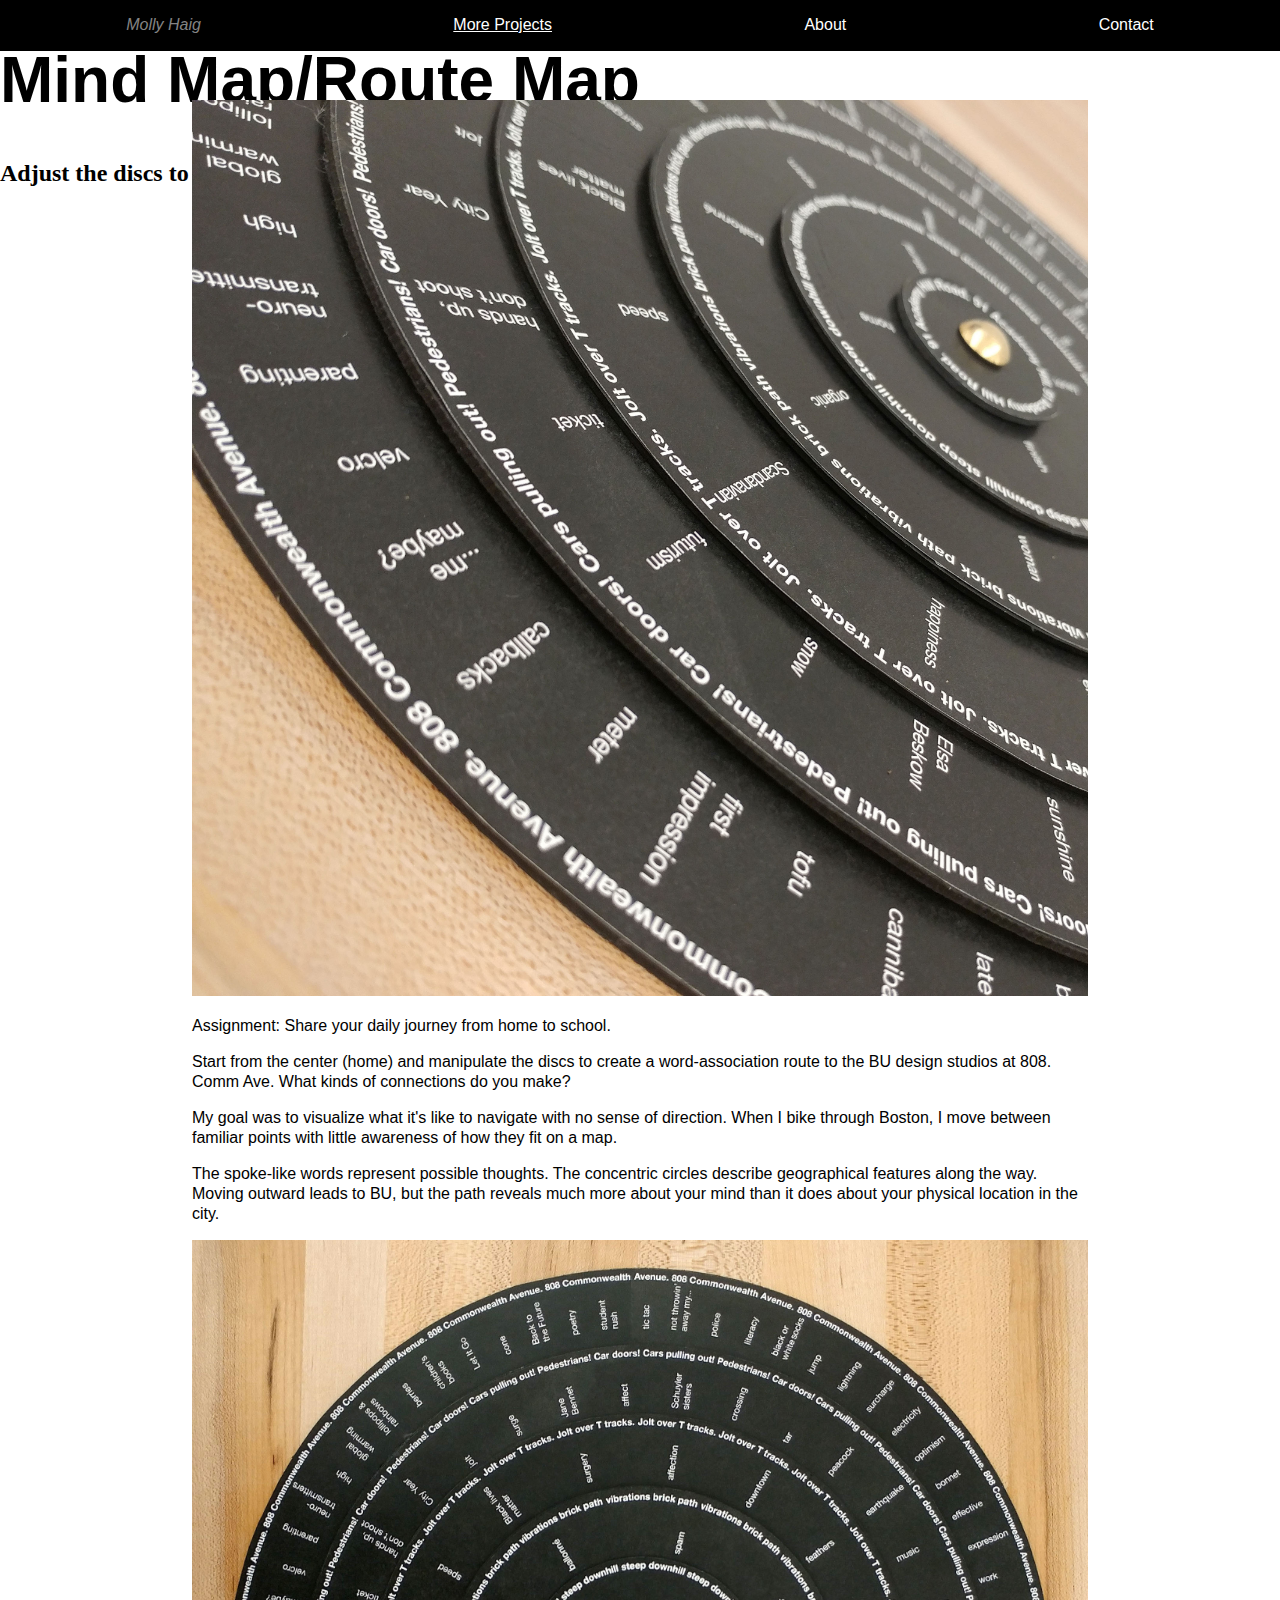
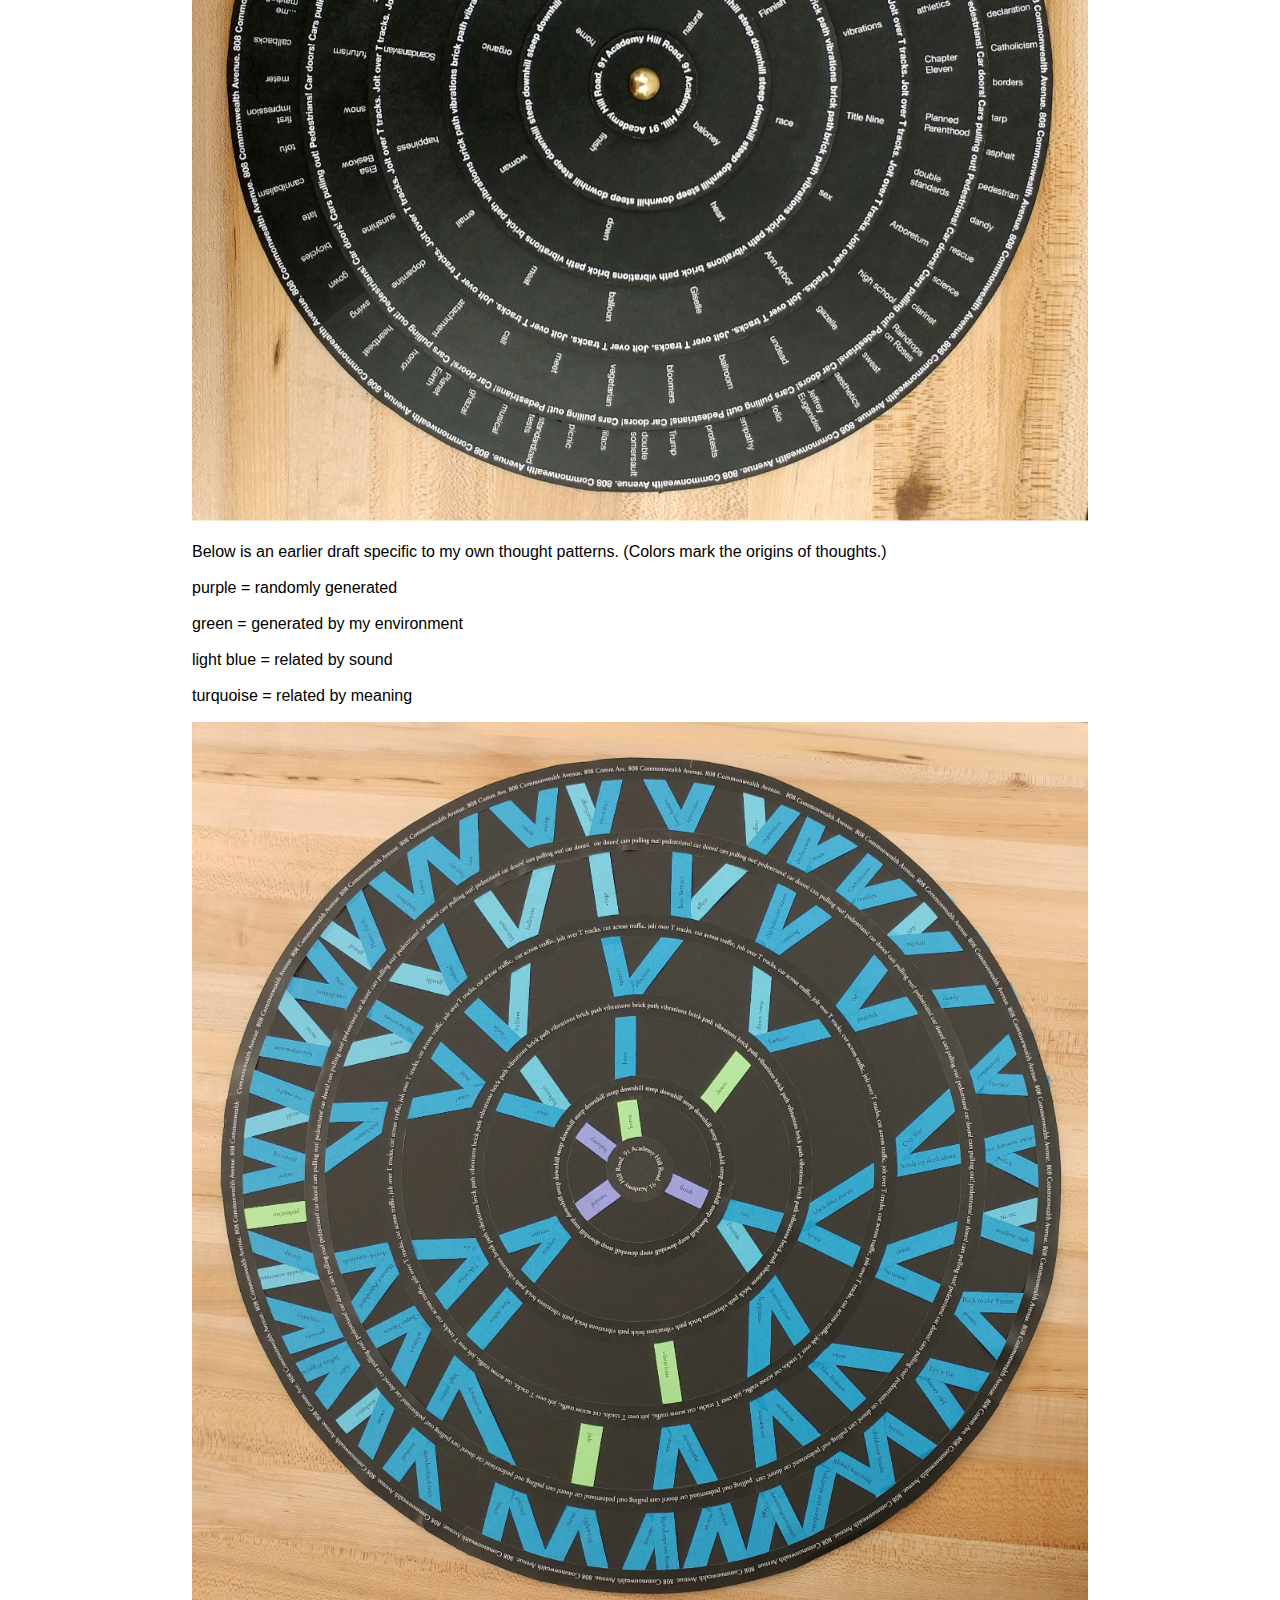
==== map.html @ 2be68b47 "Publishing on Git" ====
<!doctype html>
<html>

<head>
	<title>Projects</title>
	<meta name="description" content="Map Project">
	<link rel="stylesheet" type-"text/css" href="style.css">
	<script src="script.js"></script>
</head>


<body>


<div class="header">
	<h4> Molly Haig </h4>
	<h3> <a href="index.html"
			style="text-decoration: underline; color: #FFF;" >More Projects</a> </h3>
	<h3> <a href="about.html"
			style="text-decoration: none; color: #FFF;" >About</a>  </h3>
	<h3> <a href="contact.html"
			style="text-decoration: none; color: #FFF;" >Contact</a>  </h3>
</div>



<h1> Mind Map/Route Map </h1>
<h2> Adjust the discs to map your own thoughts.</h2>


<div class="image_box">

	<div class="port_images">
  	  		<img src="./portfolio_secondaryimages/atob.jpg" alt="Map" style="width:100%">
	</div>
	<p> Assignment: Share your daily journey from home to school.</p>

	<p> Start from the center (home) and manipulate the discs to create a word-association route to the BU design studios at 808. Comm Ave. What kinds of connections do you make?  </p>
	
	<p> My goal was to visualize what it's like to navigate with no sense of direction. When I bike through Boston, I move between familiar points with little awareness of how they fit on a map. </p>
	<p>The spoke-like words represent possible thoughts. The concentric circles describe geographical features along the way. Moving outward leads to BU, but the path reveals much more about your mind than it does about your physical location in the city. </p>

<div class="port_images">
  	  	<img src="./portfolio_secondaryimages/atob2.jpg" alt="Map" style="width:100%">
	</div>


<p> Below is an earlier draft specific to my own thought patterns. (Colors mark the origins of thoughts.) </p>

<p> purple = randomly generated </p>
<p> green = generated by my environment </p>
<p> light blue = related by sound </p>
<p> turquoise = related by meaning </p>
	
	

	<div class="port_images">
  	  		<img src="./portfolio_secondaryimages/atobdraft.jpg" alt="Map" style="width:100%">
	</div>


	</div>

</div>
---- style.css ----
body {
	margin: 0;
/*	background-color: #F7F8E0;*/
}

h1{

	font-family: Akkurat, Helvetica, Arial, sans-serif;
	font-size: 4em;


}

/*h2 {

	font-family: Akkurat, Helvetica, Arial, sans-serif;
	font-size: 1em;
	font-weight: lighter;
	font-style: italic;
	line-height: 1.5em;

	position: absolute;
	top: 200px;
	left: 15%;
	width: 70%;
}*/

h3 {
	font-family: Akkurat, Helvetica, Arial, sans-serif;
	font-size: 1em;
	font-weight: lighter;
	color: #FFF;

}

h4 {
	text-align: center;
	font-family: Akkurat, Helvetica, Arial, sans-serif;
	font-size: 1em;
	font-weight: lighter;
	font-style: italic;
	color: #848484;	
	padding: 0;
	line-height: .5em;	
}

h5 {
	font-family: Akkurat, Helvetica, Arial, sans-serif;
	font-size: 1em;
	font-weight: bold;
	padding: 0;
	line-height: .5em;	
	margin-bottom: -1em;
	
}

h6 {
	
	font-family: Akkurat, Helvetica, Arial, sans-serif;
	font-size: 1em;
	font-weight: lighter;
	font-style: italic;
	line-height: 1.5em;
}

p{
	/*text-align: center;*/
	font-family: Akkurat, Helvetica, Arial, sans-serif;
	color: #000;
	font-size: 1em;
	line-height: 1.25em;
/*	margin-top: 1em;*/

}

.image_box {
/*  border: 1px solid green;*/
  width: 70%;
  position: absolute;
  top: 100px;
  left: 15%; 
/*  (15% is half of the leftover 30 after the div takes up 70%, so it's centered)
*/}

.port_images {
	padding: 0% 0 0% 0;
}

.responsive_images{
	border: 1px solid #000;

}
.responsive_images:hover {

	filter: opacity(70%);

}

/*.navbar {
	text-align: center;
	font-family: Akkurat, Helvetica, Arial, sans-serif;
	font-size: 1em;
	font-weight: lighter;
	position: absolute;
	top: 400px;
	width: 100%;
}
*/


/*body {
	    background-image: url("rough_sketch.jpg");
		background-size: 100%;
		background-repeat: no-repeat;
}*/


.header {
    position: fixed;
    top: 0;
    width: 100%;
	background: #000;
	display: flex;
	flex-direction: row;
	justify-content: space-around;
	z-index: 999;
}


@media only screen and (max-width: 512px) {
	h1 {font-size: 3em;}
	h6 {font-size: .9em; line-height: 1.25em;}
	h5 {font-size: .9em; line-height: 1.25em;}
	.navbar {top: 300px;}
	.image_box {
		width: 86%;
		position: absolute;
		left: 7%;
		top: 75px;}
	p {font-size: .9em; line-height: 1.25em;}
}
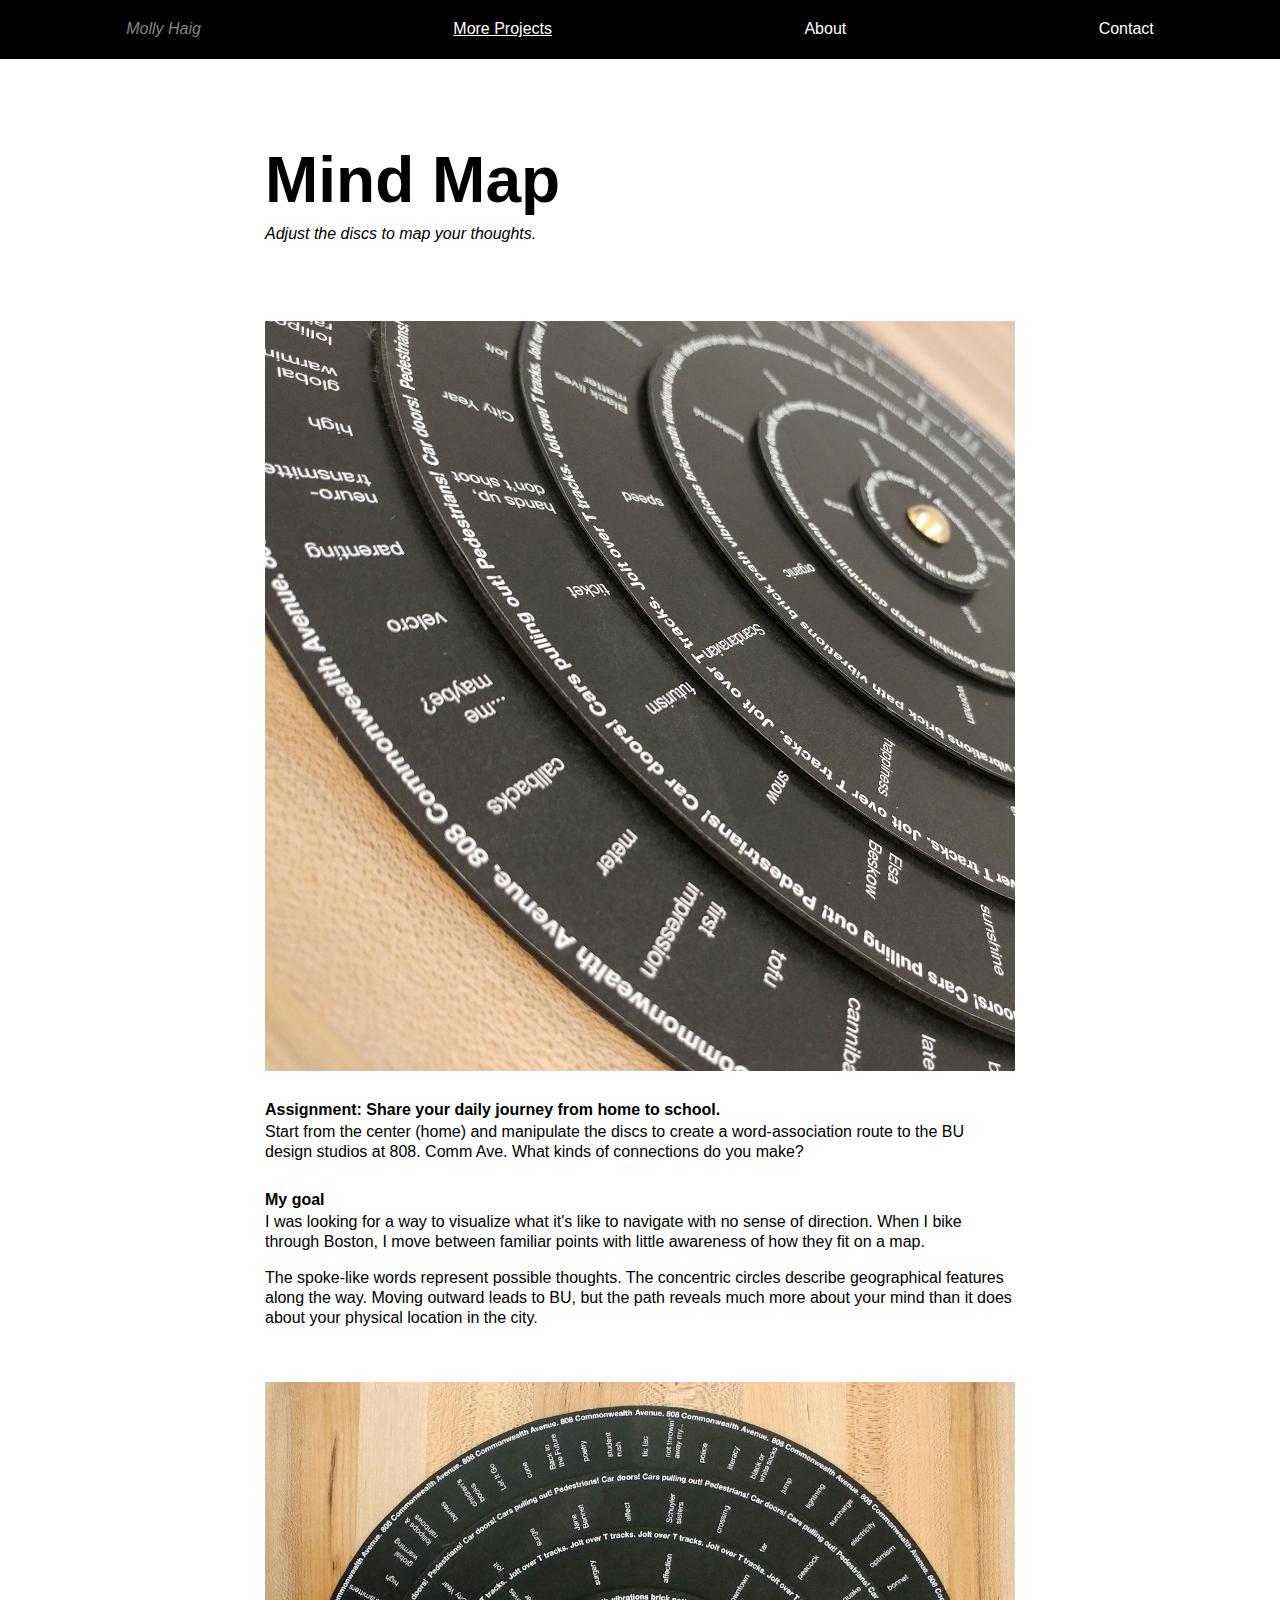
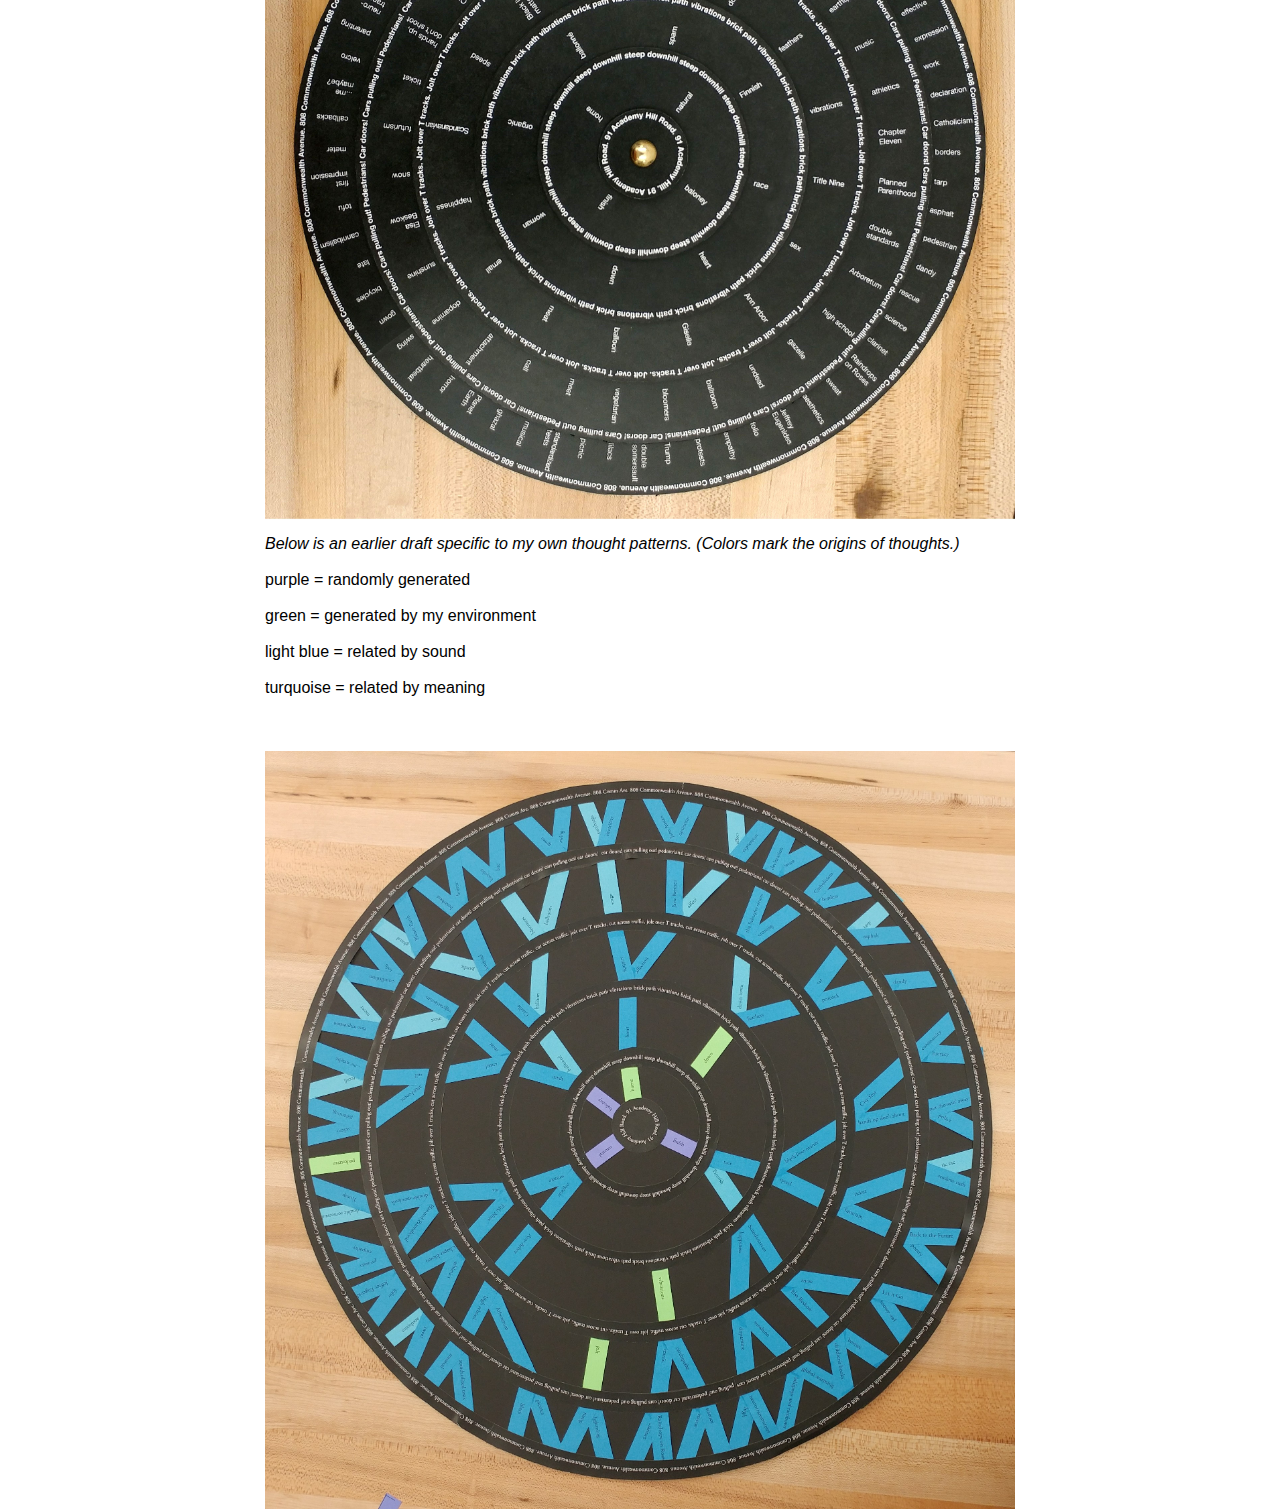
==== commit 69e4b2bd: "Even more" ====
--- a/map.html
+++ b/map.html
@@ -24,41 +24,43 @@
 
 
 
-<h1> Mind Map/Route Map </h1>
-<h2> Adjust the discs to map your own thoughts.</h2>
-
 
 <div class="image_box">
 
-	<div class="port_images">
-  	  		<img src="./portfolio_secondaryimages/atob.jpg" alt="Map" style="width:100%">
-	</div>
-	<p> Assignment: Share your daily journey from home to school.</p>
+		<h1> Mind Map </h1>
+		<h6> Adjust the discs to map your thoughts.</h6>
+		<div class="port_images">
+	  	  		<img src="./portfolio_secondaryimages/atob.jpg" alt="Map" style="width:100%">
+		</div>
+		
+		
+		
 
-	<p> Start from the center (home) and manipulate the discs to create a word-association route to the BU design studios at 808. Comm Ave. What kinds of connections do you make?  </p>
+			<h5> Assignment: Share your daily journey from home to school.</h5>
+
+			<p> Start from the center (home) and manipulate the discs to create a word-association route to the BU design studios at 808. Comm Ave. What kinds of connections do you make?  </p>
 	
-	<p> My goal was to visualize what it's like to navigate with no sense of direction. When I bike through Boston, I move between familiar points with little awareness of how they fit on a map. </p>
-	<p>The spoke-like words represent possible thoughts. The concentric circles describe geographical features along the way. Moving outward leads to BU, but the path reveals much more about your mind than it does about your physical location in the city. </p>
+			<h5> My goal </h5>
+			<p> I was looking for a way to visualize what it's like to navigate with no sense of direction. When I bike through Boston, I move between familiar points with little awareness of how they fit on a map. </p>
+			<p>The spoke-like words represent possible thoughts. The concentric circles describe geographical features along the way. Moving outward leads to BU, but the path reveals much more about your mind than it does about your physical location in the city. </p>
 
-<div class="port_images">
-  	  	<img src="./portfolio_secondaryimages/atob2.jpg" alt="Map" style="width:100%">
-	</div>
+		<div class="port_images">
+		  	  	<img src="./portfolio_secondaryimages/atob2.jpg" alt="Map" style="width:100%">
+			</div>
 
 
-<p> Below is an earlier draft specific to my own thought patterns. (Colors mark the origins of thoughts.) </p>
+		<h2> Below is an earlier draft specific to my own thought patterns. (Colors mark the origins of thoughts.) </h2>
 
-<p> purple = randomly generated </p>
-<p> green = generated by my environment </p>
-<p> light blue = related by sound </p>
-<p> turquoise = related by meaning </p>
+		<p> purple = randomly generated </p>
+		<p> green = generated by my environment </p>
+		<p> light blue = related by sound </p>
+		<p> turquoise = related by meaning </p>
 	
 	
 
-	<div class="port_images">
-  	  		<img src="./portfolio_secondaryimages/atobdraft.jpg" alt="Map" style="width:100%">
-	</div>
-
-
-	</div>
-
-</div>	
+			<div class="port_images">
+		  	  		<img src="./portfolio_secondaryimages/atobdraft.jpg" alt="Map" style="width:100%">
+			</div>
+		
+		
+	--- a/style.css
+++ b/style.css
@@ -2,48 +2,44 @@
 
 body {
 	margin: 0;
-/*	background-color: #F7F8E0;*/
+
 }
 
 h1{
 
 	font-family: Akkurat, Helvetica, Arial, sans-serif;
 	font-size: 4em;
-
-
+	margin-bottom: -.5em;
+	/*project titles only*/
 }
 
-/*h2 {
-
+h2 {
+	
 	font-family: Akkurat, Helvetica, Arial, sans-serif;
 	font-size: 1em;
 	font-weight: lighter;
 	font-style: italic;
-	line-height: 1.5em;
-
-	position: absolute;
-	top: 200px;
-	left: 15%;
-	width: 70%;
-}*/
+	line-height: 1.25em;
+	/*italic body text BUT FOR CAPTIONS!*/
+}
 
 h3 {
 	font-family: Akkurat, Helvetica, Arial, sans-serif;
 	font-size: 1em;
 	font-weight: lighter;
 	color: #FFF;
-
+	line-height: 1em;
+	/*navigation directions on navigation bar*/
 }
 
 h4 {
-	text-align: center;
 	font-family: Akkurat, Helvetica, Arial, sans-serif;
 	font-size: 1em;
 	font-weight: lighter;
 	font-style: italic;
 	color: #848484;	
-	padding: 0;
-	line-height: .5em;	
+	line-height: 1em;	
+	/*Molly Haig on navigation bar*/
 }
 
 h5 {
@@ -51,8 +47,9 @@
 	font-size: 1em;
 	font-weight: bold;
 	padding: 0;
-	line-height: .5em;	
+	line-height: 1.5em;	
 	margin-bottom: -1em;
+	/*bold body text*/
 	
 }
 
@@ -63,7 +60,9 @@
 	font-weight: lighter;
 	font-style: italic;
 	line-height: 1.5em;
+	/*italic body text*/
 }
+
 
 p{
 	/*text-align: center;*/
@@ -71,31 +70,34 @@
 	color: #000;
 	font-size: 1em;
 	line-height: 1.25em;
-/*	margin-top: 1em;*/
+	/*body text*/
 
 }
 
 .image_box {
-/*  border: 1px solid green;*/
+ /* border: 1px solid green;*/
   width: 70%;
-  position: absolute;
-  top: 100px;
-  left: 15%; 
-/*  (15% is half of the leftover 30 after the div takes up 70%, so it's centered)
-*/}
+  margin: auto; 
+  max-width: 750px;
+  padding-top: 100px;
+ 
+}
+
 
 .port_images {
-	padding: 0% 0 0% 0;
+	padding: 5% 0% 0% 0;
+
 }
 
 .responsive_images{
 	border: 1px solid #000;
-
 }
 .responsive_images:hover {
+	filter: opacity(70%);
+}
 
-	filter: opacity(70%);
-
+img {
+	display: block;
 }
 
 /*.navbar {
@@ -125,12 +127,16 @@
 	display: flex;
 	flex-direction: row;
 	justify-content: space-around;
+	align-items: baseline;
 	z-index: 999;
 }
 
 
 @media only screen and (max-width: 512px) {
 	h1 {font-size: 3em;}
+	h2 {font-size: .9em;}
+	h3 {font-size: .9em}
+	h4 {font-size: .9em;}
 	h6 {font-size: .9em; line-height: 1.25em;}
 	h5 {font-size: .9em; line-height: 1.25em;}
 	.navbar {top: 300px;}
